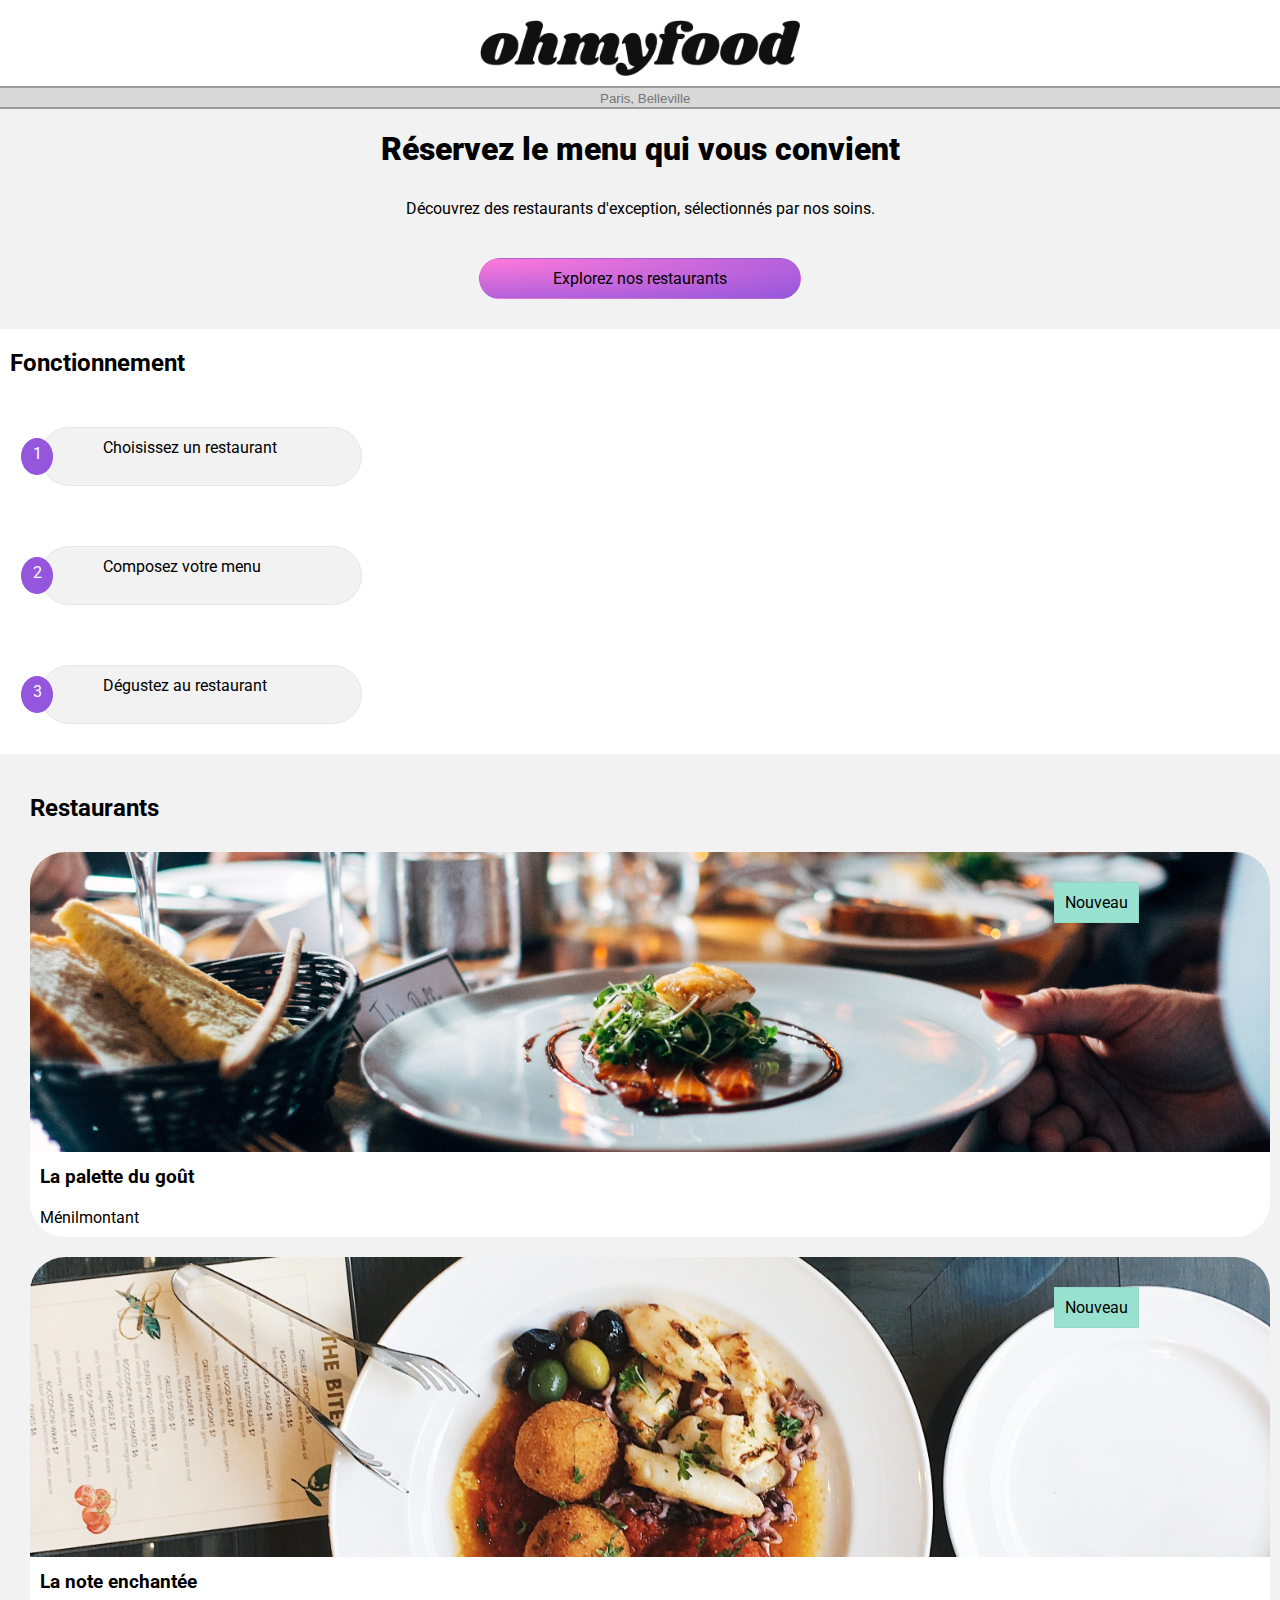
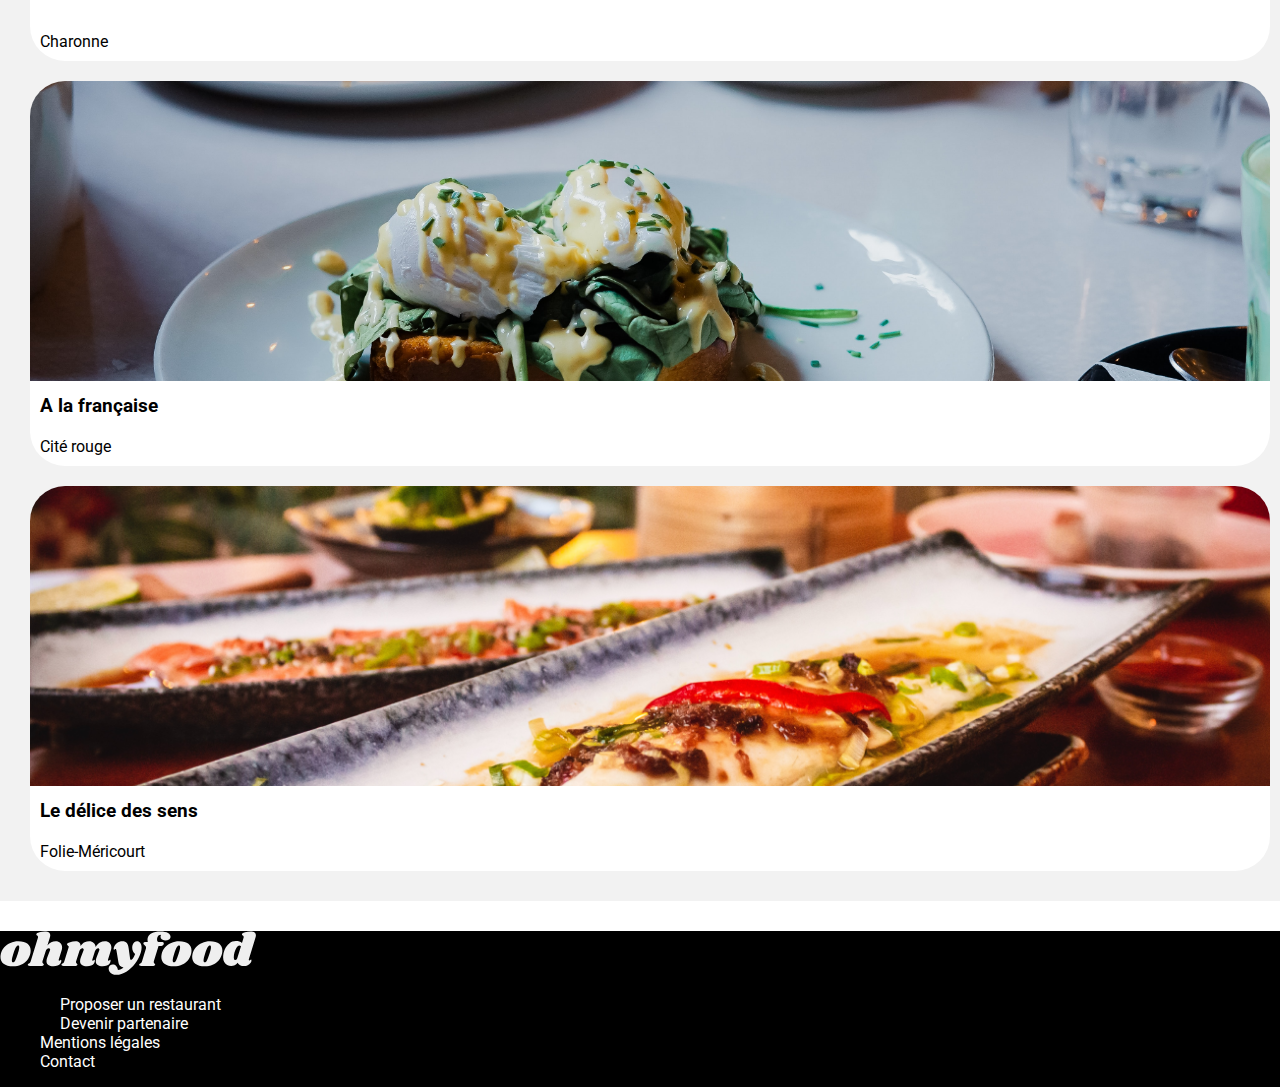
==== index.html @ 5e6cb44e "first" ====
<!DOCTYPE html>
<html lang="fr">
<head>
    <meta charset="UTF-8">
    <meta name="viewport" content="width=device-width, initial-scale=1.0">
    <title>Oh my Food</title>
    <link rel="preconnect" href="https://fonts.googleapis.com">
    <link rel="preconnect" href="https://fonts.gstatic.com" crossorigin>
    <link href="https://fonts.googleapis.com/css2?family=Roboto:wght@300;500;900&display=swap" rel="stylesheet">
    <link href="https://fonts.googleapis.com/css2?family=Shrikhand&display=swap" rel="stylesheet">
    <link rel="stylesheet" href="https://cdnjs.cloudflare.com/ajax/libs/font-awesome/6.2.1/css/all.min.css"
    integrity="sha512-MV7K8+y+gLIBoVD59lQIYicR65iaqukzvf/nwasF0nqhPay5w/9lJmVM2hMDcnK1OnMGCdVK+iQrJ7lzPJQd1w=="
    crossorigin="anonymous" referrerpolicy="no-referrer">
    <link rel="stylesheet" href="SCSS/styles.css">
</head>
<body>
    <div class="main-container">

    <header class="header">
        
        <i class="fa-solid fa-arrow-left"></i>
        <img src="Images et textes Ohmyfood/images/logo/ohmyfood.png" alt="logo Oh My Food" class="logo">
        
        <div class="location">
            <i class="fa-solid fa-location-dot"></i>
            <input type="text" placeholder="Paris, Belleville">
        </div>
    </header>    
    
    <section >
        <div class="reservation">
            <h1>Réservez le menu qui vous convient</h1>
            <p>Découvrez des restaurants d'exception, sélectionnés par nos soins.</p>
            <div class="btn btn_pink">
                Explorez nos restaurants
            </div>
        </div>

        <div class="steps">
            <h2>Fonctionnement</h2>
            
            
            <div class="btn">
                <div class="number" >1</div>
                <a href="#" >  <i class="fa-solid fa-mobile-screen-button"></i>Choisissez un restaurant</a>
            </div>
            

            <div class="btn">
                <div class="number">2</div>
                <a href="#" > <i class="fa-solid fa-list-ul"></i>Composez votre menu</a>
            </div>
            <div class="btn">
                <div class="number">3</div>
                <a href="#" > <i class="fa-solid fa-store"></i>Dégustez au restaurant</a>
            </div>
            
        </div>

        <div class="restaurants">
            <h2>Restaurants</h2>
            <a href="menu_palette_gout.html"  target="_blank">
                <article class="card">
                    <p class="btn btn_new">Nouveau</p>
                    <img src="/Images et textes Ohmyfood/images/restaurants/jay-wennington-N_Y88TWmGwA-unsplash.jpg" alt="photo d'un plat du restaurant la palette du goût">
                    
                    <div class="card_content">
                        <div class="card_info">
                        <h3>La palette du goût</h3>
                        <p>Ménilmontant</p>
                        </div>
                        <div class="heart">
                        <i class="fa-solid fa-heart"></i>
                        </div>
                    </div>
                    
                 </article>
            </a>
            <a href="menu_note_enchantee.html"  target="_blank">
                <article class="card">
                    <div> 
                    <p class="btn btn_new">Nouveau</p>
                    <img src="/Images et textes Ohmyfood/images/restaurants/stil-u2Lp8tXIcjw-unsplash.jpg" alt="photo d'un plat du restaurant la note enchantée">
                    </div>
                    
                    <div class="card_content">
                        <div class="card_info">
                        <h3>La note enchantée</h3> <br/>
                        <p>Charonne</p>
                        </div>
                        <div class="heart">
                        <i class="fa-solid fa-heart"></i>
                        </div>
                    </div>
                </article>
            </a>
            <a href="menu_a_la_francaise.html" target="_blank">
                <article class="card">
                    <img src="/Images et textes Ohmyfood/images/restaurants/toa-heftiba-DQKerTsQwi0-unsplash.jpg" alt="photo d'un plat du restaurant à la française">
                    
                    <div class="card_content">
                        <div class="card_info">    
                        <h3>A la française</h3>
                        <p>Cité rouge</p>
                        </div>
                        <div class="heart">
                        <i class="fa-solid fa-heart"></i>
                        </div>
                    </div>
                    
                </article>
            </a>
            <a href="menu_delice_des_sens.html" target="_blank">
                <article class="card">
                    <img src="/Images et textes Ohmyfood/images/restaurants/louis-hansel-shotsoflouis-qNBGVyOCY8Q-unsplash.jpg" alt="photo d'un plat du restaurant le délice des sens">
                    
                    <div class="card_content">
                        <div class="card_info">
                        <h3>Le délice des sens</h3>
                        <p>Folie-Méricourt</p>
                        </div>
                        <div class="heart">
                        <i class="fa-solid fa-heart"></i>
                        </div>
                    </div>
                    
                </article>
            </a>

        </div>
    </section>    
    <footer class="footer">
        <img src="/Images et textes Ohmyfood/images/logo/ohmyfood@2x.svg" alt="logo oh my food" class="logo">
        <ul>
            <li> <a href="#"><i class="fa-solid fa-utensils"></i>  Proposer un restaurant</a></li>
            <li> <a href="#"><i class="fa-solid fa-handshake-angle"></i>  Devenir partenaire</a></li>
            <li> <a href="#"> Mentions légales </a></li>
            <li> <a href="#">Contact</a></li>
        </ul>
    </footer>
    </div>
</body>
---- SCSS/styles.css ----
body {
  margin: 0;
  padding: 0;
  width: 100%;
}

.main-container {
  display: flex;
  width: 100%;
  flex-direction: column;
  font-family: "Roboto";
}

a {
  text-decoration: none;
  color: inherit;
}

i, h3, p {
  margin: 10px;
}

ol {
  color: white;
  align-items: center;
}

header {
  display: flex;
  flex-direction: column;
  align-items: center;
  background-color: none;
  padding-top: 20px;
}
header .fa-arrow-left {
  display: none;
}
header img {
  width: 25%;
  padding-bottom: 10px;
}

.location {
  width: 100%;
  justify-content: center;
  text-align: center;
  font-family: "Roboto";
  border-top: rgba(128, 128, 128, 0.7) solid 2px;
  border-bottom: rgba(128, 128, 128, 0.7) solid 2px;
  background-color: rgba(128, 128, 128, 0.3);
  box-shadow: 5px, 5px, 25, rgba(128, 128, 128, 0.4);
}
.location input {
  text-decoration: none;
  width: 100px;
  background: none;
  border: none;
  color: black;
}

.reservation {
  display: flex;
  flex-direction: column;
  align-items: center;
  background-color: rgba(128, 128, 128, 0.1);
}
.reservation h1 {
  font-family: "Roboto";
  font-weight: 900;
}

.steps {
  display: flex;
  flex-direction: column;
  justify-content: center;
  padding-left: 10px;
}
.steps .number {
  width: 30px;
  height: 30px;
  border: #9356DC 1px solid;
  background-color: #9356DC;
  border-radius: 100%;
  color: white;
  padding-top: 5px;
  text-align: center;
  position: relative;
  right: 30px;
}
.steps .btn {
  display: flex;
  flex-direction: row;
}
.steps i:hover {
  color: #9356DC;
}

.btn {
  width: 300px;
  height: 25 px;
  background-color: rgba(128, 128, 128, 0.1);
  border: 1px solid rgba(128, 128, 128, 0.1);
  border-radius: 25rem;
  padding: 10px;
  margin: 30px;
  text-align: center;
  box-shadow: 5, 5, rgba(128, 128, 128, 0.1);
  color: black;
}
.btn_pink {
  background: radial-gradient(ellipse at top left, #FF79DA, #9356DC);
}
.btn_new {
  background-color: #99E2D0;
  font-family: "Roboto";
  border-radius: 0%;
  width: -moz-fit-content;
  width: fit-content;
  position: absolute;
  margin-left: 80%;
  margin-bottom: 0px;
}

.restaurants {
  display: flex;
  flex-direction: column;
  background-color: rgba(128, 128, 128, 0.1);
  padding: 20px;
}
.restaurants h2 {
  padding-left: 10px;
}

.card {
  margin: 10px;
  padding: 0px;
  background-color: white;
  border-radius: 35px;
  width: 100%;
  color: black;
}
.card img {
  width: 100%;
  height: 300px;
  border-radius: 35px 35px 0px 0px;
  -o-object-fit: cover;
     object-fit: cover;
  margin: 0px;
}
.card .card_content {
  display: flex;
  flex-direction: row;
  box-sizing: border-box;
}
.card .card_info {
  display: flex;
  flex-direction: column;
}
.card .heart {
  margin-left: 75%;
}
.card .heart:hover {
  color: radial-gradient(ellipse at top left, #FF79DA, #9356DC);
}

.footer {
  background-color: black;
  color: white;
  margin-top: 30px;
}
.footer .logo {
  width: 20%;
  filter: invert(100%);
}
.footer ul {
  list-style-type: none;
}/*# sourceMappingURL=styles.css.map */
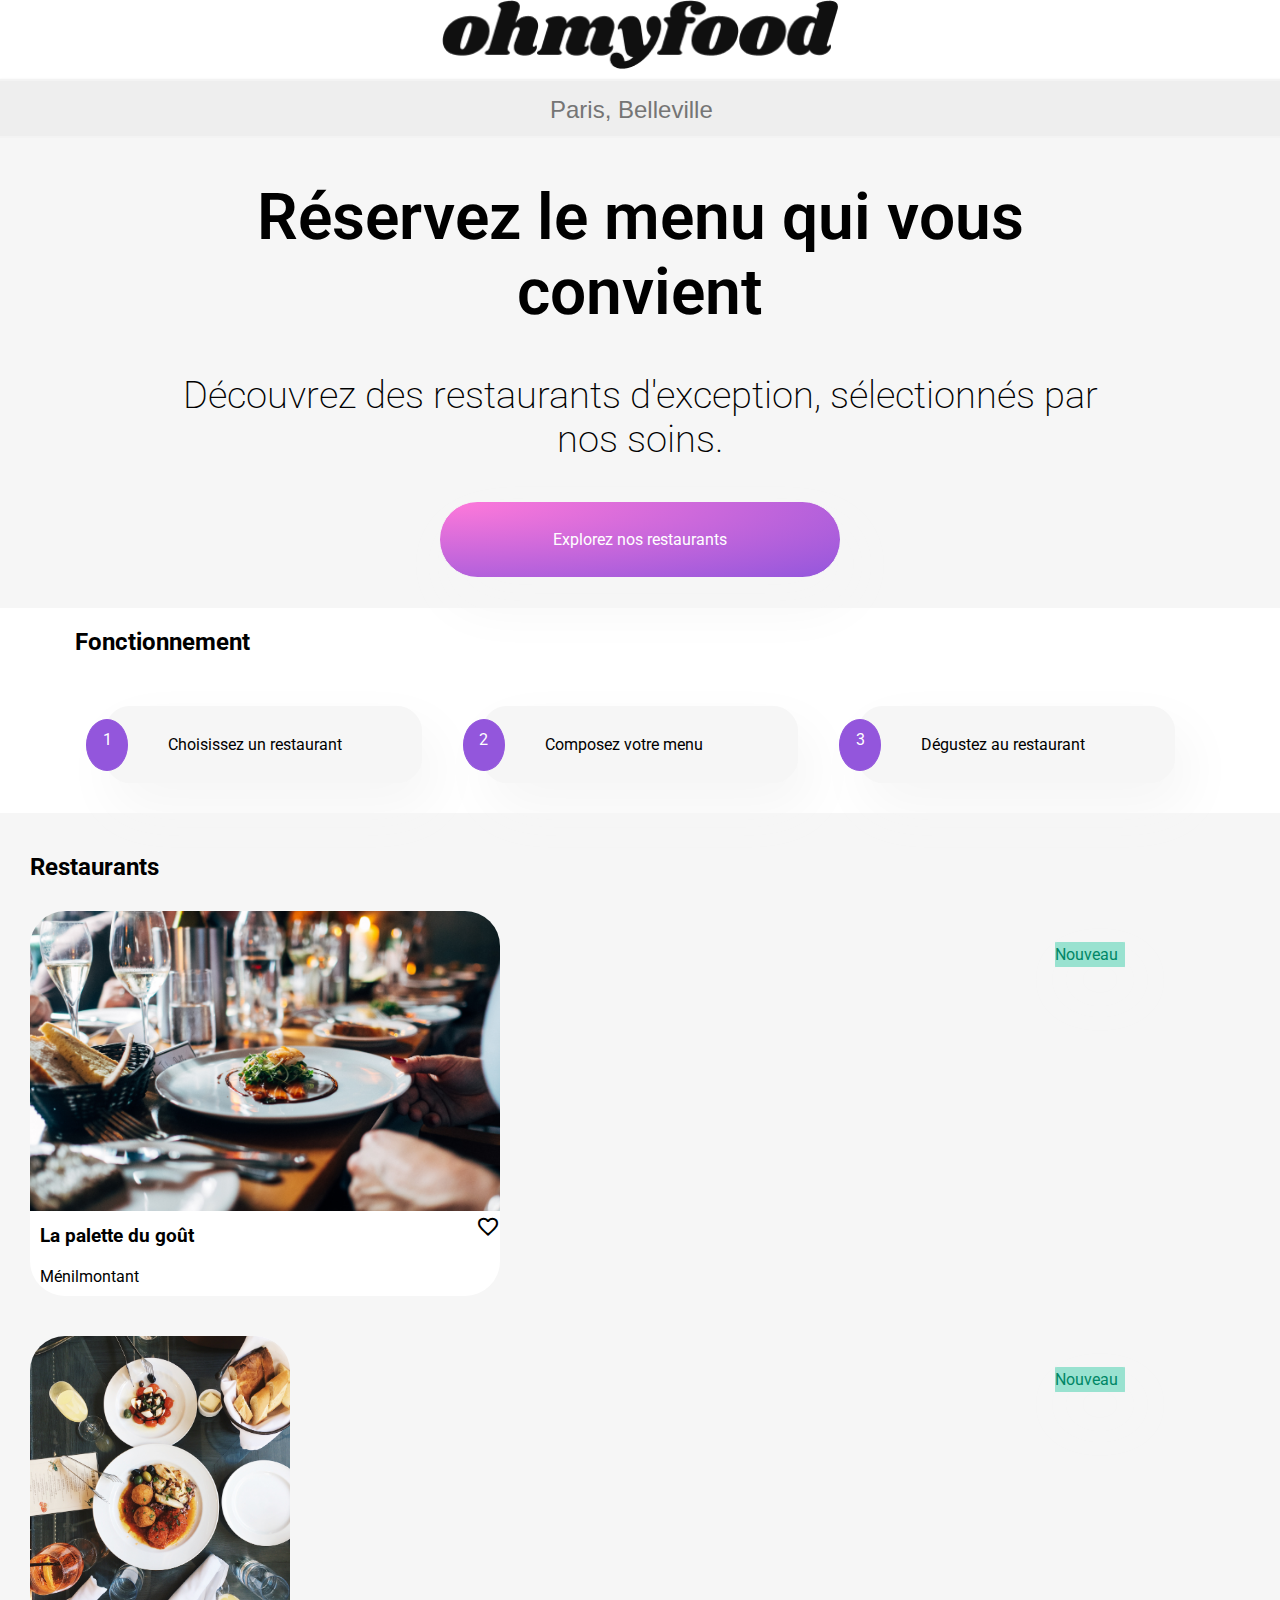
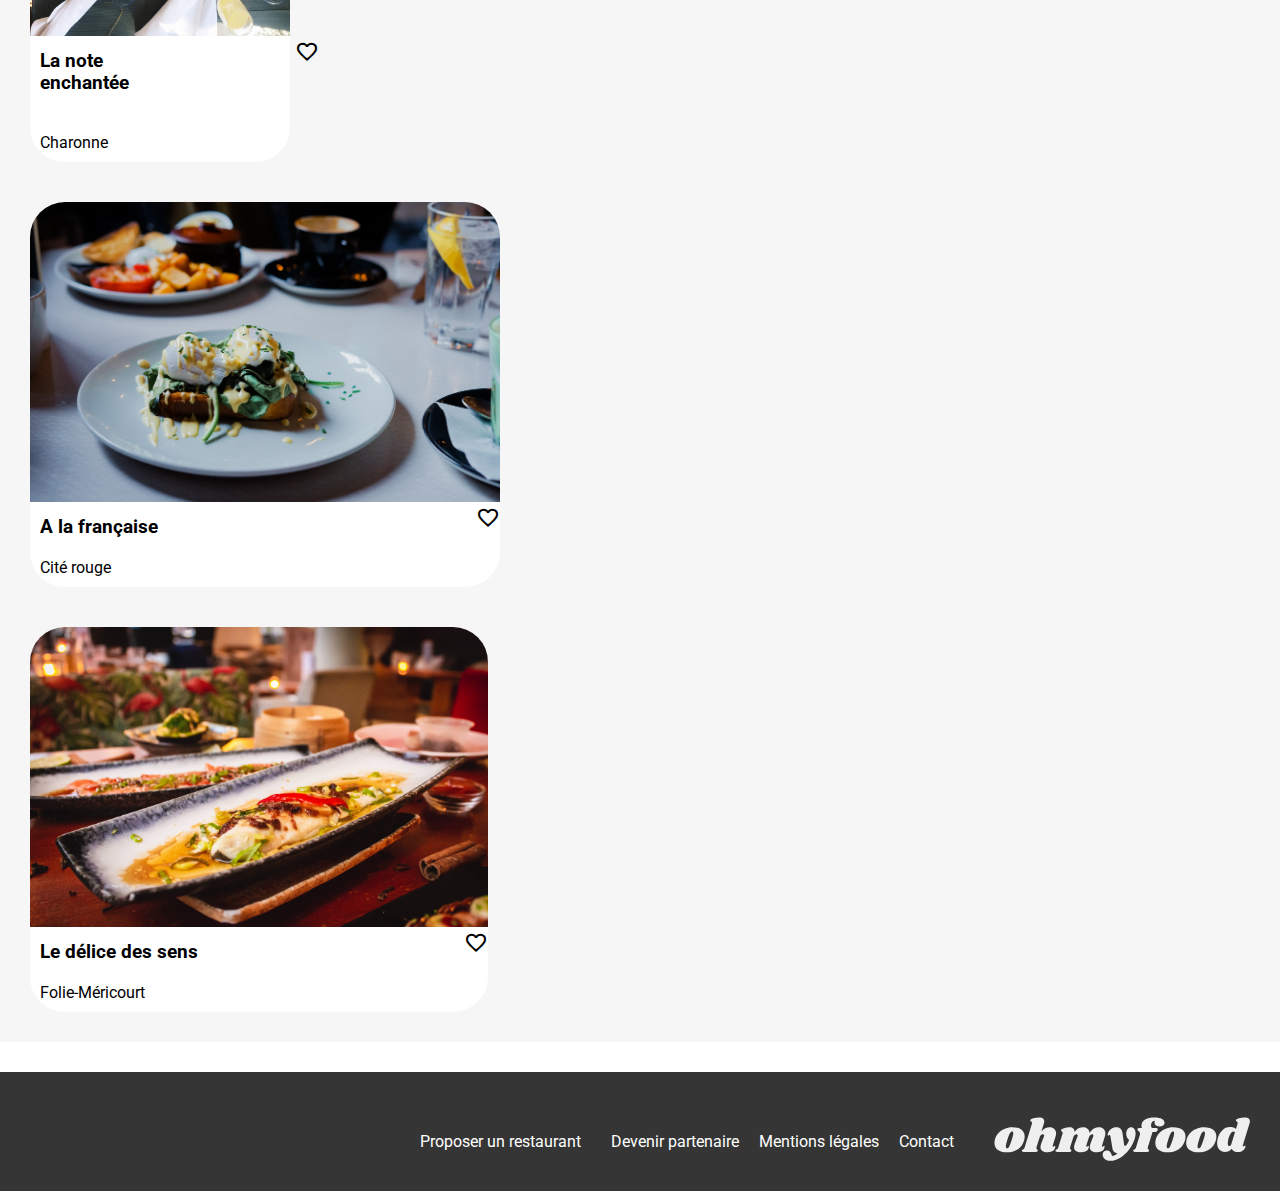
==== commit 7b34c305: "pages menu" ====
--- a/index.html
+++ b/index.html
@@ -8,6 +8,9 @@
     <link rel="preconnect" href="https://fonts.gstatic.com" crossorigin>
     <link href="https://fonts.googleapis.com/css2?family=Roboto:wght@300;500;900&display=swap" rel="stylesheet">
     <link href="https://fonts.googleapis.com/css2?family=Shrikhand&display=swap" rel="stylesheet">
+
+    <link rel="stylesheet" href="https://fonts.googleapis.com/css2?family=Material+Symbols+Outlined:opsz,wght,FILL,GRAD@24,400,0,0" />
+
     <link rel="stylesheet" href="https://cdnjs.cloudflare.com/ajax/libs/font-awesome/6.2.1/css/all.min.css"
     integrity="sha512-MV7K8+y+gLIBoVD59lQIYicR65iaqukzvf/nwasF0nqhPay5w/9lJmVM2hMDcnK1OnMGCdVK+iQrJ7lzPJQd1w=="
     crossorigin="anonymous" referrerpolicy="no-referrer">
@@ -32,33 +35,33 @@
             <h1>Réservez le menu qui vous convient</h1>
             <p>Découvrez des restaurants d'exception, sélectionnés par nos soins.</p>
             <div class="btn btn_pink">
-                Explorez nos restaurants
+               <a href="#"> Explorez nos restaurants</a>
             </div>
         </div>
 
-        <div class="steps">
+        <div id="fonctionnement">
             <h2>Fonctionnement</h2>
             
-            
-            <div class="btn">
-                <div class="number" >1</div>
-                <a href="#" >  <i class="fa-solid fa-mobile-screen-button"></i>Choisissez un restaurant</a>
+            <div class="howtoorder">
+                <div class="btn">
+                    <div class="number" >1</div>
+                    <div><a href="#" >  <i class="fa-solid fa-mobile-screen-button"></i>Choisissez un restaurant</a></div>
+                </div>
+                <div class="btn">
+                    <div class="number">2</div>
+                    <a href="#" > <i class="fa-solid fa-list-ul"></i>Composez votre menu</a>
+                </div>
+                <div class="btn">
+                    <div class="number">3</div>
+                    <a href="#" > <i class="fa-solid fa-store"></i>Dégustez au restaurant</a>
+                </div>
             </div>
-            
-
-            <div class="btn">
-                <div class="number">2</div>
-                <a href="#" > <i class="fa-solid fa-list-ul"></i>Composez votre menu</a>
-            </div>
-            <div class="btn">
-                <div class="number">3</div>
-                <a href="#" > <i class="fa-solid fa-store"></i>Dégustez au restaurant</a>
-            </div>
-            
+                        
         </div>
 
         <div class="restaurants">
             <h2>Restaurants</h2>
+            <div class="cards">
             <a href="menu_palette_gout.html"  target="_blank">
                 <article class="card">
                     <p class="btn btn_new">Nouveau</p>
@@ -69,9 +72,9 @@
                         <h3>La palette du goût</h3>
                         <p>Ménilmontant</p>
                         </div>
-                        <div class="heart">
-                        <i class="fa-solid fa-heart"></i>
-                        </div>
+                        <span class="material-symbols-outlined">
+                            favorite
+                        </span>
                     </div>
                     
                  </article>
@@ -88,9 +91,9 @@
                         <h3>La note enchantée</h3> <br/>
                         <p>Charonne</p>
                         </div>
-                        <div class="heart">
-                        <i class="fa-solid fa-heart"></i>
-                        </div>
+                        <span class="material-symbols-outlined">
+                            favorite
+                        </span>
                     </div>
                 </article>
             </a>
@@ -103,9 +106,9 @@
                         <h3>A la française</h3>
                         <p>Cité rouge</p>
                         </div>
-                        <div class="heart">
-                        <i class="fa-solid fa-heart"></i>
-                        </div>
+                        <span class="material-symbols-outlined">
+                            favorite
+                        </span>
                     </div>
                     
                 </article>
@@ -119,22 +122,22 @@
                         <h3>Le délice des sens</h3>
                         <p>Folie-Méricourt</p>
                         </div>
-                        <div class="heart">
-                        <i class="fa-solid fa-heart"></i>
-                        </div>
+                        <span class="material-symbols-outlined">
+                            favorite
+                        </span>
                     </div>
                     
                 </article>
             </a>
-
+            </div>
         </div>
     </section>    
     <footer class="footer">
         <img src="/Images et textes Ohmyfood/images/logo/ohmyfood@2x.svg" alt="logo oh my food" class="logo">
         <ul>
-            <li> <a href="#"><i class="fa-solid fa-utensils"></i>  Proposer un restaurant</a></li>
-            <li> <a href="#"><i class="fa-solid fa-handshake-angle"></i>  Devenir partenaire</a></li>
-            <li> <a href="#"> Mentions légales </a></li>
+            <li> <a href="#"><i class="fa-solid fa-utensils"></i>Proposer un restaurant</a></li>
+            <li> <a href="#"><i class="fa-solid fa-handshake-angle"></i>Devenir partenaire</a></li>
+            <li> <a href="#">Mentions légales</a></li>
             <li> <a href="#">Contact</a></li>
         </ul>
     </footer>
--- a/SCSS/styles.css
+++ b/SCSS/styles.css
@@ -29,102 +29,113 @@
   display: flex;
   flex-direction: column;
   align-items: center;
-  background-color: none;
   padding-top: 20px;
 }
 header .fa-arrow-left {
   display: none;
 }
 header img {
-  width: 25%;
+  width: 35%;
   padding-bottom: 10px;
 }
 
 .location {
   width: 100%;
+  height: 55px;
   justify-content: center;
   text-align: center;
   font-family: "Roboto";
-  border-top: rgba(128, 128, 128, 0.7) solid 2px;
-  border-bottom: rgba(128, 128, 128, 0.7) solid 2px;
-  background-color: rgba(128, 128, 128, 0.3);
-  box-shadow: 5px, 5px, 25, rgba(128, 128, 128, 0.4);
+  align-items: center;
+  border-top: #f3f3f3 solid 2px;
+  border-bottom: #f3f3f3 solid 2px;
+  background-color: #eeeeee;
+  box-shadow: 2px 2px 2px 2px #f2f2f2;
 }
 .location input {
   text-decoration: none;
-  width: 100px;
+  width: 200px;
   background: none;
   border: none;
-  color: black;
+  padding-top: 15px;
+  font-size: 24px;
 }
 
 .reservation {
   display: flex;
   flex-direction: column;
   align-items: center;
-  background-color: rgba(128, 128, 128, 0.1);
+  background-color: #f6f6f6;
+  text-align: center;
 }
 .reservation h1 {
-  font-family: "Roboto";
-  font-weight: 900;
-}
-
-.steps {
-  display: flex;
+  width: 85%;
+  font-weight: 600;
+  font-size: 64px;
+}
+.reservation p {
+  margin-top: 0px;
+  width: 85%;
+  font-weight: 200;
+  font-size: 38px;
+}
+
+#fonctionnement {
+  display: block;
   flex-direction: column;
   justify-content: center;
   padding-left: 10px;
 }
-.steps .number {
-  width: 30px;
-  height: 30px;
+#fonctionnement .number {
+  width: 40px;
+  height: 40px;
   border: #9356DC 1px solid;
   background-color: #9356DC;
   border-radius: 100%;
   color: white;
-  padding-top: 5px;
+  padding-top: 10px;
   text-align: center;
   position: relative;
-  right: 30px;
-}
-.steps .btn {
-  display: flex;
-  flex-direction: row;
-}
-.steps i:hover {
+  right: 20px;
+  top: 0px;
+}
+#fonctionnement i:hover {
   color: #9356DC;
 }
 
 .btn {
-  width: 300px;
-  height: 25 px;
-  background-color: rgba(128, 128, 128, 0.1);
-  border: 1px solid rgba(128, 128, 128, 0.1);
-  border-radius: 25rem;
-  padding: 10px;
+  width: 400px;
+  height: 75px;
   margin: 30px;
-  text-align: center;
-  box-shadow: 5, 5, rgba(128, 128, 128, 0.1);
+  display: flex;
+  align-items: center;
+  background-color: #f6f6f6;
+  border: 1px solid #f6f6f6;
+  border-radius: 25px;
+  box-shadow: 10px 25px 55px 5px #f6f6f6;
   color: black;
+  text-align: center;
 }
 .btn_pink {
   background: radial-gradient(ellipse at top left, #FF79DA, #9356DC);
+  color: white;
+  justify-content: center;
+  border-radius: 25rem;
 }
 .btn_new {
   background-color: #99E2D0;
-  font-family: "Roboto";
-  border-radius: 0%;
-  width: -moz-fit-content;
-  width: fit-content;
+  border-radius: 5%;
+  width: 70px;
+  height: 25px;
   position: absolute;
   margin-left: 80%;
   margin-bottom: 0px;
+  color: #008766;
 }
 
 .restaurants {
   display: flex;
   flex-direction: column;
-  background-color: rgba(128, 128, 128, 0.1);
+  background-color: #f6f6f6;
   padding: 20px;
 }
 .restaurants h2 {
@@ -132,11 +143,11 @@
 }
 
 .card {
+  width: 100%;
   margin: 10px;
   padding: 0px;
   background-color: white;
   border-radius: 35px;
-  width: 100%;
   color: black;
 }
 .card img {
@@ -155,23 +166,69 @@
 .card .card_info {
   display: flex;
   flex-direction: column;
-}
-.card .heart {
-  margin-left: 75%;
-}
-.card .heart:hover {
-  color: radial-gradient(ellipse at top left, #FF79DA, #9356DC);
+  width: 50%;
+}
+.card .card_info h3 {
+  width: 100%;
+}
+.card .material-symbols-outlined {
+  margin-left: 60%;
 }
 
 .footer {
-  background-color: black;
+  background-color: #353535;
   color: white;
   margin-top: 30px;
 }
 .footer .logo {
   width: 20%;
   filter: invert(100%);
+  margin: 30px;
+  padding: 0px;
 }
 .footer ul {
   list-style-type: none;
+  padding: 0px;
+  margin-left: 30px;
+}
+.footer i {
+  margin: 0px;
+}
+.footer .fa-utensils {
+  margin-right: 15px;
+}
+.footer .fa-handshake-angle {
+  margin-right: 10px;
+}
+.footer li {
+  margin: 10px;
+}
+
+@media (min-width: 1024px) {
+  .header, .location, .reservation, #fonctionnement {
+    padding: 0px 75px;
+  }
+  #fonctionnement .howtoorder {
+    display: flex;
+    flex-direction: row;
+  }
+  #fonctionnement .btn {
+    max-width: 30%;
+  }
+  .cards {
+    width: 550px;
+    display: flex;
+    flex-wrap: wrap;
+    gap: 20px;
+  }
+  footer {
+    display: flex;
+    flex-direction: row-reverse;
+    padding-top: 15px;
+  }
+  footer ul {
+    display: flex;
+    flex-direction: row;
+    margin-top: 35px;
+  }
 }/*# sourceMappingURL=styles.css.map */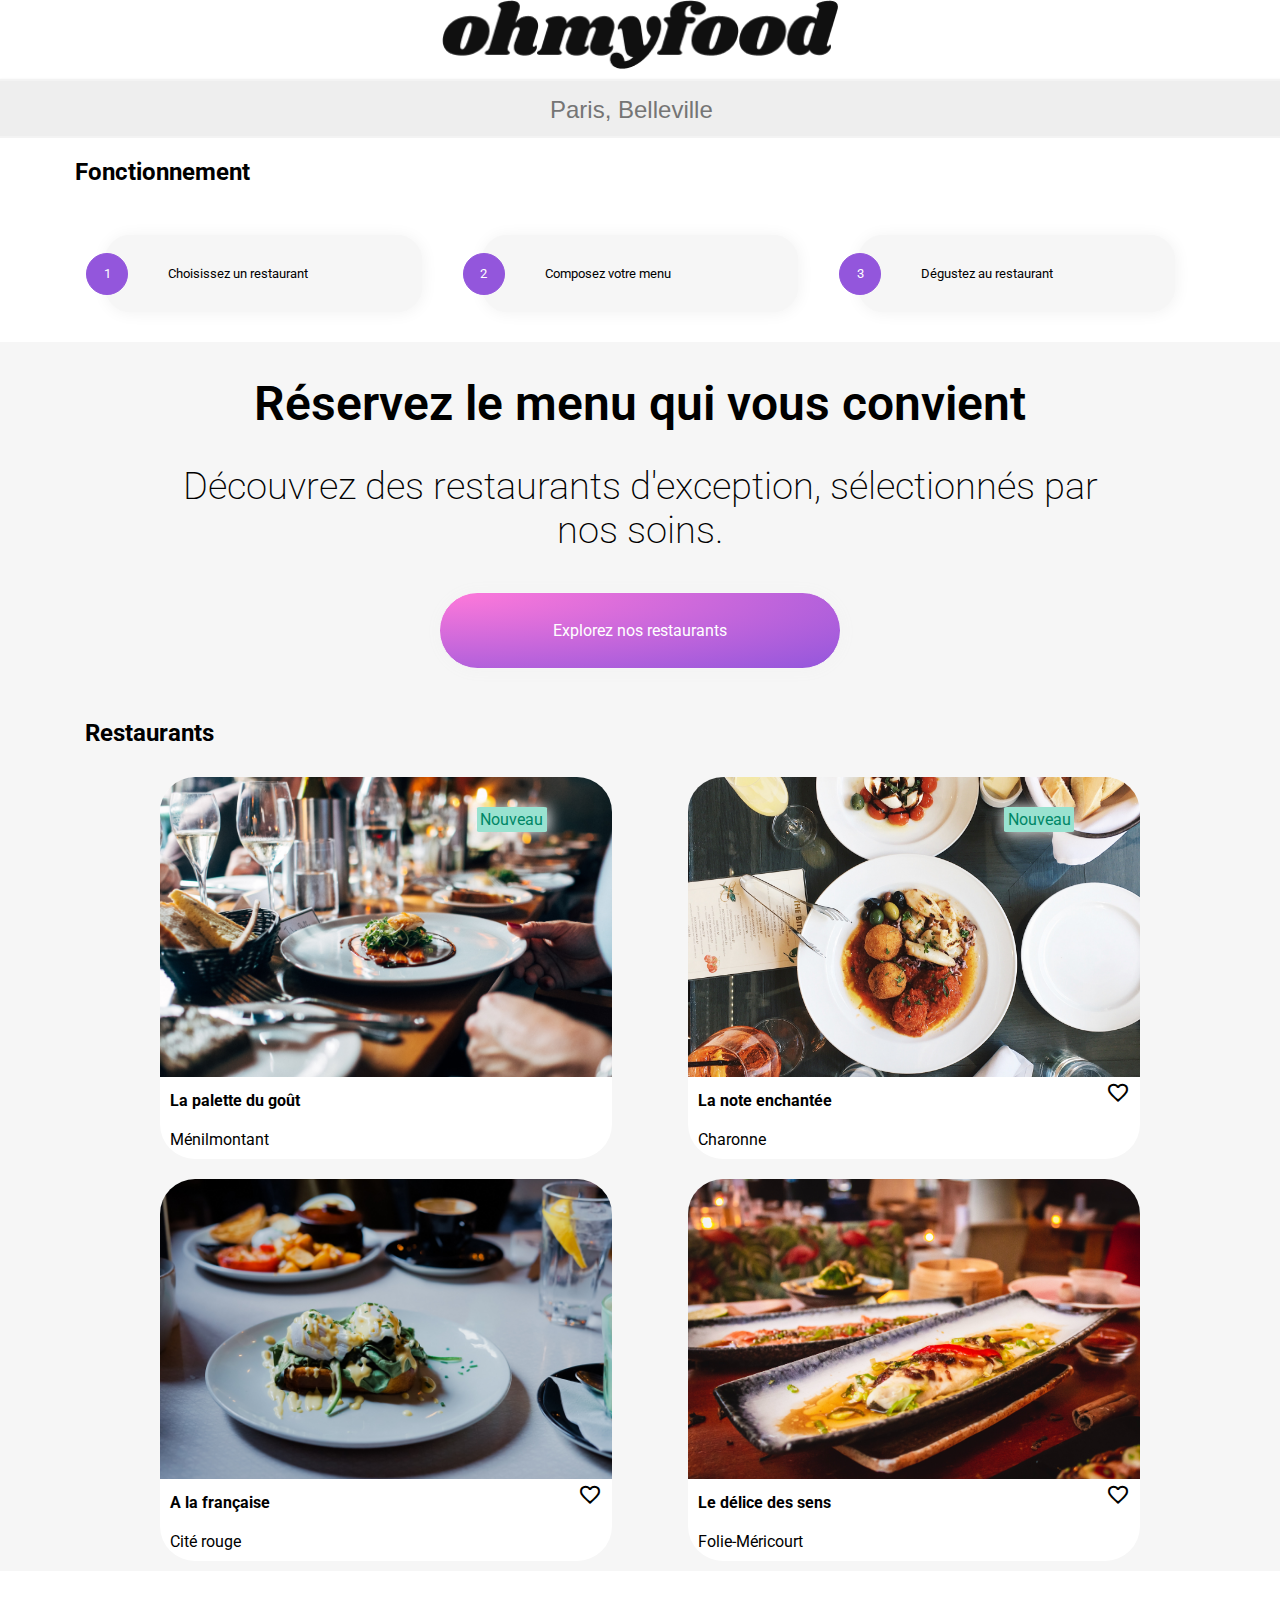
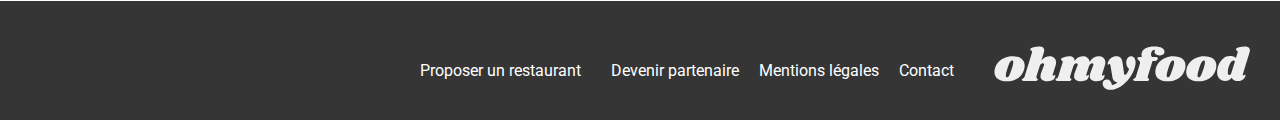
==== commit 157b7c4b: "pages menu" ====
--- a/index.html
+++ b/index.html
@@ -1,5 +1,6 @@
 <!DOCTYPE html>
 <html lang="fr">
+
 <head>
     <meta charset="UTF-8">
     <meta name="viewport" content="width=device-width, initial-scale=1.0">
@@ -9,137 +10,145 @@
     <link href="https://fonts.googleapis.com/css2?family=Roboto:wght@300;500;900&display=swap" rel="stylesheet">
     <link href="https://fonts.googleapis.com/css2?family=Shrikhand&display=swap" rel="stylesheet">
 
-    <link rel="stylesheet" href="https://fonts.googleapis.com/css2?family=Material+Symbols+Outlined:opsz,wght,FILL,GRAD@24,400,0,0" />
+    <link rel="stylesheet"
+        href="https://fonts.googleapis.com/css2?family=Material+Symbols+Outlined:opsz,wght,FILL,GRAD@24,400,0,0" />
 
     <link rel="stylesheet" href="https://cdnjs.cloudflare.com/ajax/libs/font-awesome/6.2.1/css/all.min.css"
-    integrity="sha512-MV7K8+y+gLIBoVD59lQIYicR65iaqukzvf/nwasF0nqhPay5w/9lJmVM2hMDcnK1OnMGCdVK+iQrJ7lzPJQd1w=="
-    crossorigin="anonymous" referrerpolicy="no-referrer">
+        integrity="sha512-MV7K8+y+gLIBoVD59lQIYicR65iaqukzvf/nwasF0nqhPay5w/9lJmVM2hMDcnK1OnMGCdVK+iQrJ7lzPJQd1w=="
+        crossorigin="anonymous" referrerpolicy="no-referrer">
     <link rel="stylesheet" href="SCSS/styles.css">
 </head>
+
 <body>
     <div class="main-container">
 
-    <header class="header">
-        
-        <i class="fa-solid fa-arrow-left"></i>
-        <img src="Images et textes Ohmyfood/images/logo/ohmyfood.png" alt="logo Oh My Food" class="logo">
-        
-        <div class="location">
-            <i class="fa-solid fa-location-dot"></i>
-            <input type="text" placeholder="Paris, Belleville">
-        </div>
-    </header>    
-    
-    <section >
-        <div class="reservation">
-            <h1>Réservez le menu qui vous convient</h1>
-            <p>Découvrez des restaurants d'exception, sélectionnés par nos soins.</p>
-            <div class="btn btn_pink">
-               <a href="#"> Explorez nos restaurants</a>
+        <header class="header">
+
+            <i class="fa-solid fa-arrow-left"></i>
+            <img src="Images et textes Ohmyfood/images/logo/ohmyfood.png" alt="logo Oh My Food" class="logo">
+
+            <div class="location">
+                <i class="fa-solid fa-location-dot"></i>
+                <input type="text" placeholder="Paris, Belleville">
             </div>
-        </div>
+        </header>
 
-        <div id="fonctionnement">
-            <h2>Fonctionnement</h2>
-            
-            <div class="howtoorder">
-                <div class="btn">
-                    <div class="number" >1</div>
-                    <div><a href="#" >  <i class="fa-solid fa-mobile-screen-button"></i>Choisissez un restaurant</a></div>
-                </div>
-                <div class="btn">
-                    <div class="number">2</div>
-                    <a href="#" > <i class="fa-solid fa-list-ul"></i>Composez votre menu</a>
-                </div>
-                <div class="btn">
-                    <div class="number">3</div>
-                    <a href="#" > <i class="fa-solid fa-store"></i>Dégustez au restaurant</a>
+        <section>
+            <div class="reservation">
+                <h1>Réservez le menu qui vous convient</h1>
+                <p>Découvrez des restaurants d'exception, sélectionnés par nos soins.</p>
+                <div class="btn btn_pink">
+                    <a href="#"> Explorez nos restaurants</a>
                 </div>
             </div>
-                        
-        </div>
 
-        <div class="restaurants">
-            <h2>Restaurants</h2>
-            <div class="cards">
-            <a href="menu_palette_gout.html"  target="_blank">
-                <article class="card">
-                    <p class="btn btn_new">Nouveau</p>
-                    <img src="/Images et textes Ohmyfood/images/restaurants/jay-wennington-N_Y88TWmGwA-unsplash.jpg" alt="photo d'un plat du restaurant la palette du goût">
-                    
-                    <div class="card_content">
-                        <div class="card_info">
-                        <h3>La palette du goût</h3>
-                        <p>Ménilmontant</p>
+            <div id="fonctionnement">
+                <h2>Fonctionnement</h2>
+
+                <div class="howtoorder">
+                    <div class="btn">
+                        <div class="number">1</div>
+                        <div><a href="#"> <i class="fa-solid fa-mobile-screen-button"></i>Choisissez un restaurant</a>
                         </div>
-                        <span class="material-symbols-outlined">
-                            favorite
-                        </span>
                     </div>
-                    
-                 </article>
-            </a>
-            <a href="menu_note_enchantee.html"  target="_blank">
-                <article class="card">
-                    <div> 
-                    <p class="btn btn_new">Nouveau</p>
-                    <img src="/Images et textes Ohmyfood/images/restaurants/stil-u2Lp8tXIcjw-unsplash.jpg" alt="photo d'un plat du restaurant la note enchantée">
+                    <div class="btn">
+                        <div class="number">2</div>
+                        <a href="#"> <i class="fa-solid fa-list-ul"></i>Composez votre menu</a>
                     </div>
-                    
-                    <div class="card_content">
-                        <div class="card_info">
-                        <h3>La note enchantée</h3> <br/>
-                        <p>Charonne</p>
-                        </div>
-                        <span class="material-symbols-outlined">
-                            favorite
-                        </span>
+                    <div class="btn">
+                        <div class="number">3</div>
+                        <a href="#"> <i class="fa-solid fa-store"></i>Dégustez au restaurant</a>
                     </div>
-                </article>
-            </a>
-            <a href="menu_a_la_francaise.html" target="_blank">
-                <article class="card">
-                    <img src="/Images et textes Ohmyfood/images/restaurants/toa-heftiba-DQKerTsQwi0-unsplash.jpg" alt="photo d'un plat du restaurant à la française">
-                    
-                    <div class="card_content">
-                        <div class="card_info">    
-                        <h3>A la française</h3>
-                        <p>Cité rouge</p>
-                        </div>
-                        <span class="material-symbols-outlined">
-                            favorite
-                        </span>
-                    </div>
-                    
-                </article>
-            </a>
-            <a href="menu_delice_des_sens.html" target="_blank">
-                <article class="card">
-                    <img src="/Images et textes Ohmyfood/images/restaurants/louis-hansel-shotsoflouis-qNBGVyOCY8Q-unsplash.jpg" alt="photo d'un plat du restaurant le délice des sens">
-                    
-                    <div class="card_content">
-                        <div class="card_info">
-                        <h3>Le délice des sens</h3>
-                        <p>Folie-Méricourt</p>
-                        </div>
-                        <span class="material-symbols-outlined">
-                            favorite
-                        </span>
-                    </div>
-                    
-                </article>
-            </a>
+                </div>
+
             </div>
-        </div>
-    </section>    
-    <footer class="footer">
-        <img src="/Images et textes Ohmyfood/images/logo/ohmyfood@2x.svg" alt="logo oh my food" class="logo">
-        <ul>
-            <li> <a href="#"><i class="fa-solid fa-utensils"></i>Proposer un restaurant</a></li>
-            <li> <a href="#"><i class="fa-solid fa-handshake-angle"></i>Devenir partenaire</a></li>
-            <li> <a href="#">Mentions légales</a></li>
-            <li> <a href="#">Contact</a></li>
-        </ul>
-    </footer>
+
+            <div class="restaurants">
+                <h2>Restaurants</h2>
+                <div class="cards">
+                    <a href="menu_palette_gout.html" target="_blank">
+                        <article class="card">
+                            <p class="btn btn_new">Nouveau</p>
+                            <img src="/Images et textes Ohmyfood/images/restaurants/jay-wennington-N_Y88TWmGwA-unsplash.jpg"
+                                alt="photo d'un plat du restaurant la palette du goût">
+
+                            <div class="card_content">
+                                <div class="card_info">
+                                    <h3>La palette du goût</h3>
+                                    <p>Ménilmontant</p>
+                                </div>
+                                <div class="heart_container">
+                                    <i class="fa-regular fa-heart empty_heart"></i>
+                                    <i class="fa-solid fa-heart filled_heart"></i>
+                                </div>
+                            </div>
+
+                        </article>
+                    </a>
+                    <a href="menu_note_enchantee.html" target="_blank">
+                        <article class="card">
+                            <div>
+                                <p class="btn btn_new">Nouveau</p>
+                                <img src="/Images et textes Ohmyfood/images/restaurants/stil-u2Lp8tXIcjw-unsplash.jpg"
+                                    alt="photo d'un plat du restaurant la note enchantée">
+                            </div>
+
+                            <div class="card_content">
+                                <div class="card_info">
+                                    <h3>La note enchantée</h3>
+                                    <p>Charonne</p>
+                                </div>
+                                <span class="material-symbols-outlined">
+                                    favorite
+                                </span>
+                            </div>
+                        </article>
+                    </a>
+                    <a href="menu_a_la_francaise.html" target="_blank">
+                        <article class="card">
+                            <img src="/Images et textes Ohmyfood/images/restaurants/toa-heftiba-DQKerTsQwi0-unsplash.jpg"
+                                alt="photo d'un plat du restaurant à la française">
+
+                            <div class="card_content">
+                                <div class="card_info">
+                                    <h3>A la française</h3>
+                                    <p>Cité rouge</p>
+                                </div>
+                                <span class="material-symbols-outlined">
+                                    favorite
+                                </span>
+                            </div>
+
+                        </article>
+                    </a>
+                    <a href="menu_delice_des_sens.html" target="_blank">
+                        <article class="card">
+                            <img src="/Images et textes Ohmyfood/images/restaurants/louis-hansel-shotsoflouis-qNBGVyOCY8Q-unsplash.jpg"
+                                alt="photo d'un plat du restaurant le délice des sens">
+
+                            <div class="card_content">
+                                <div class="card_info">
+                                    <h3>Le délice des sens</h3>
+                                    <p>Folie-Méricourt</p>
+                                </div>
+                                <span class="material-symbols-outlined">
+                                    favorite
+                                </span>
+                            </div>
+
+                        </article>
+                    </a>
+                </div>
+            </div>
+        </section>
+        <footer class="footer">
+            <img src="/Images et textes Ohmyfood/images/logo/ohmyfood@2x.svg" alt="logo oh my food" class="logo">
+            <ul>
+                <li> <a href="#"><i class="fa-solid fa-utensils"></i>Proposer un restaurant</a></li>
+                <li> <a href="#"><i class="fa-solid fa-handshake-angle"></i>Devenir partenaire</a></li>
+                <li> <a href="#">Mentions légales</a></li>
+                <li> <a href="#">Contact</a></li>
+            </ul>
+        </footer>
     </div>
 </body>--- a/SCSS/styles.css
+++ b/SCSS/styles.css
@@ -4,11 +4,20 @@
   width: 100%;
 }
 
+@keyframes changecolor {
+  0% {
+    background-color: white;
+  }
+  100% {
+    background-color: red;
+  }
+}
 .main-container {
   display: flex;
   width: 100%;
   flex-direction: column;
   font-family: "Roboto";
+  animation: changecolor 1s ease forwards;
 }
 
 a {
@@ -29,6 +38,7 @@
   display: flex;
   flex-direction: column;
   align-items: center;
+  background-color: white;
   padding-top: 20px;
 }
 header .fa-arrow-left {
@@ -50,6 +60,11 @@
   border-bottom: #f3f3f3 solid 2px;
   background-color: #eeeeee;
   box-shadow: 2px 2px 2px 2px #f2f2f2;
+}
+.location:hover {
+  transform: scaleY(2);
+  background-color: #FF79DA;
+  transition: all 3000ms ease-in-out;
 }
 .location input {
   text-decoration: none;
@@ -68,9 +83,8 @@
   text-align: center;
 }
 .reservation h1 {
-  width: 85%;
   font-weight: 600;
-  font-size: 64px;
+  font-size: 48px;
 }
 .reservation p {
   margin-top: 0px;
@@ -80,26 +94,26 @@
 }
 
 #fonctionnement {
-  display: block;
-  flex-direction: column;
-  justify-content: center;
-  padding-left: 10px;
+  display: flex;
+  flex-direction: column;
+  justify-content: center;
+  padding-left: 30px;
+  background-color: white;
 }
 #fonctionnement .number {
+  display: flex;
+  justify-content: center;
+  align-items: center;
   width: 40px;
   height: 40px;
   border: #9356DC 1px solid;
   background-color: #9356DC;
-  border-radius: 100%;
-  color: white;
-  padding-top: 10px;
+  border-radius: 50%;
+  color: white;
   text-align: center;
   position: relative;
   right: 20px;
   top: 0px;
-}
-#fonctionnement i:hover {
-  color: #9356DC;
 }
 
 .btn {
@@ -111,7 +125,7 @@
   background-color: #f6f6f6;
   border: 1px solid #f6f6f6;
   border-radius: 25px;
-  box-shadow: 10px 25px 55px 5px #f6f6f6;
+  box-shadow: 1px 1px 15px 1px #f3f3f3;
   color: black;
   text-align: center;
 }
@@ -124,12 +138,14 @@
 .btn_new {
   background-color: #99E2D0;
   border-radius: 5%;
+  border: none;
   width: 70px;
   height: 25px;
   position: absolute;
-  margin-left: 80%;
+  margin-left: 70%;
   margin-bottom: 0px;
   color: #008766;
+  justify-content: center;
 }
 
 .restaurants {
@@ -140,6 +156,16 @@
 }
 .restaurants h2 {
   padding-left: 10px;
+}
+
+.cards {
+  display: flex;
+  flex-wrap: wrap;
+  justify-content: space-evenly;
+  height: 25%;
+}
+.cards a {
+  width: 40%;
 }
 
 .card {
@@ -149,6 +175,7 @@
   background-color: white;
   border-radius: 35px;
   color: black;
+  position: relative;
 }
 .card img {
   width: 100%;
@@ -161,7 +188,11 @@
 .card .card_content {
   display: flex;
   flex-direction: row;
-  box-sizing: border-box;
+  justify-content: space-between;
+}
+.card .card_content:hover .material-symbols-outlined {
+  transform: scale(1.15);
+  color: #FF79DA;
 }
 .card .card_info {
   display: flex;
@@ -170,15 +201,39 @@
 }
 .card .card_info h3 {
   width: 100%;
+  font-size: 16px;
+}
+.card .heart_container {
+  width: 50px;
+  position: relative;
+  display: flex;
+  justify-content: center;
+  align-items: center;
+  font-size: larger;
+}
+.card .heart_container i {
+  position: absolute;
+  transition: opacity 1s;
+}
+.card .heart_container .filled_heart {
+  opacity: 0;
+}
+.card .heart_container .empty_heart {
+  opacity: 1;
+}
+.card .heart_container .filled_heart:hover {
+  opacity: 1;
 }
 .card .material-symbols-outlined {
-  margin-left: 60%;
+  padding-right: 10px;
+  transition: all 3s ease-in-out;
 }
 
 .footer {
   background-color: #353535;
   color: white;
   margin-top: 30px;
+  transition: all 5000ms ease-in-out;
 }
 .footer .logo {
   width: 20%;
@@ -205,21 +260,28 @@
 }
 
 @media (min-width: 1024px) {
-  .header, .location, .reservation, #fonctionnement {
+  .main-container section {
+    display: flex;
+    flex-direction: column;
+  }
+  .main-container section #fonctionnement {
+    order: -1;
+  }
+  .header, .location, .reservation, #fonctionnement, .restaurants {
     padding: 0px 75px;
   }
   #fonctionnement .howtoorder {
     display: flex;
     flex-direction: row;
+    font-size: smaller;
   }
   #fonctionnement .btn {
     max-width: 30%;
   }
   .cards {
-    width: 550px;
+    width: 100%;
     display: flex;
     flex-wrap: wrap;
-    gap: 20px;
   }
   footer {
     display: flex;
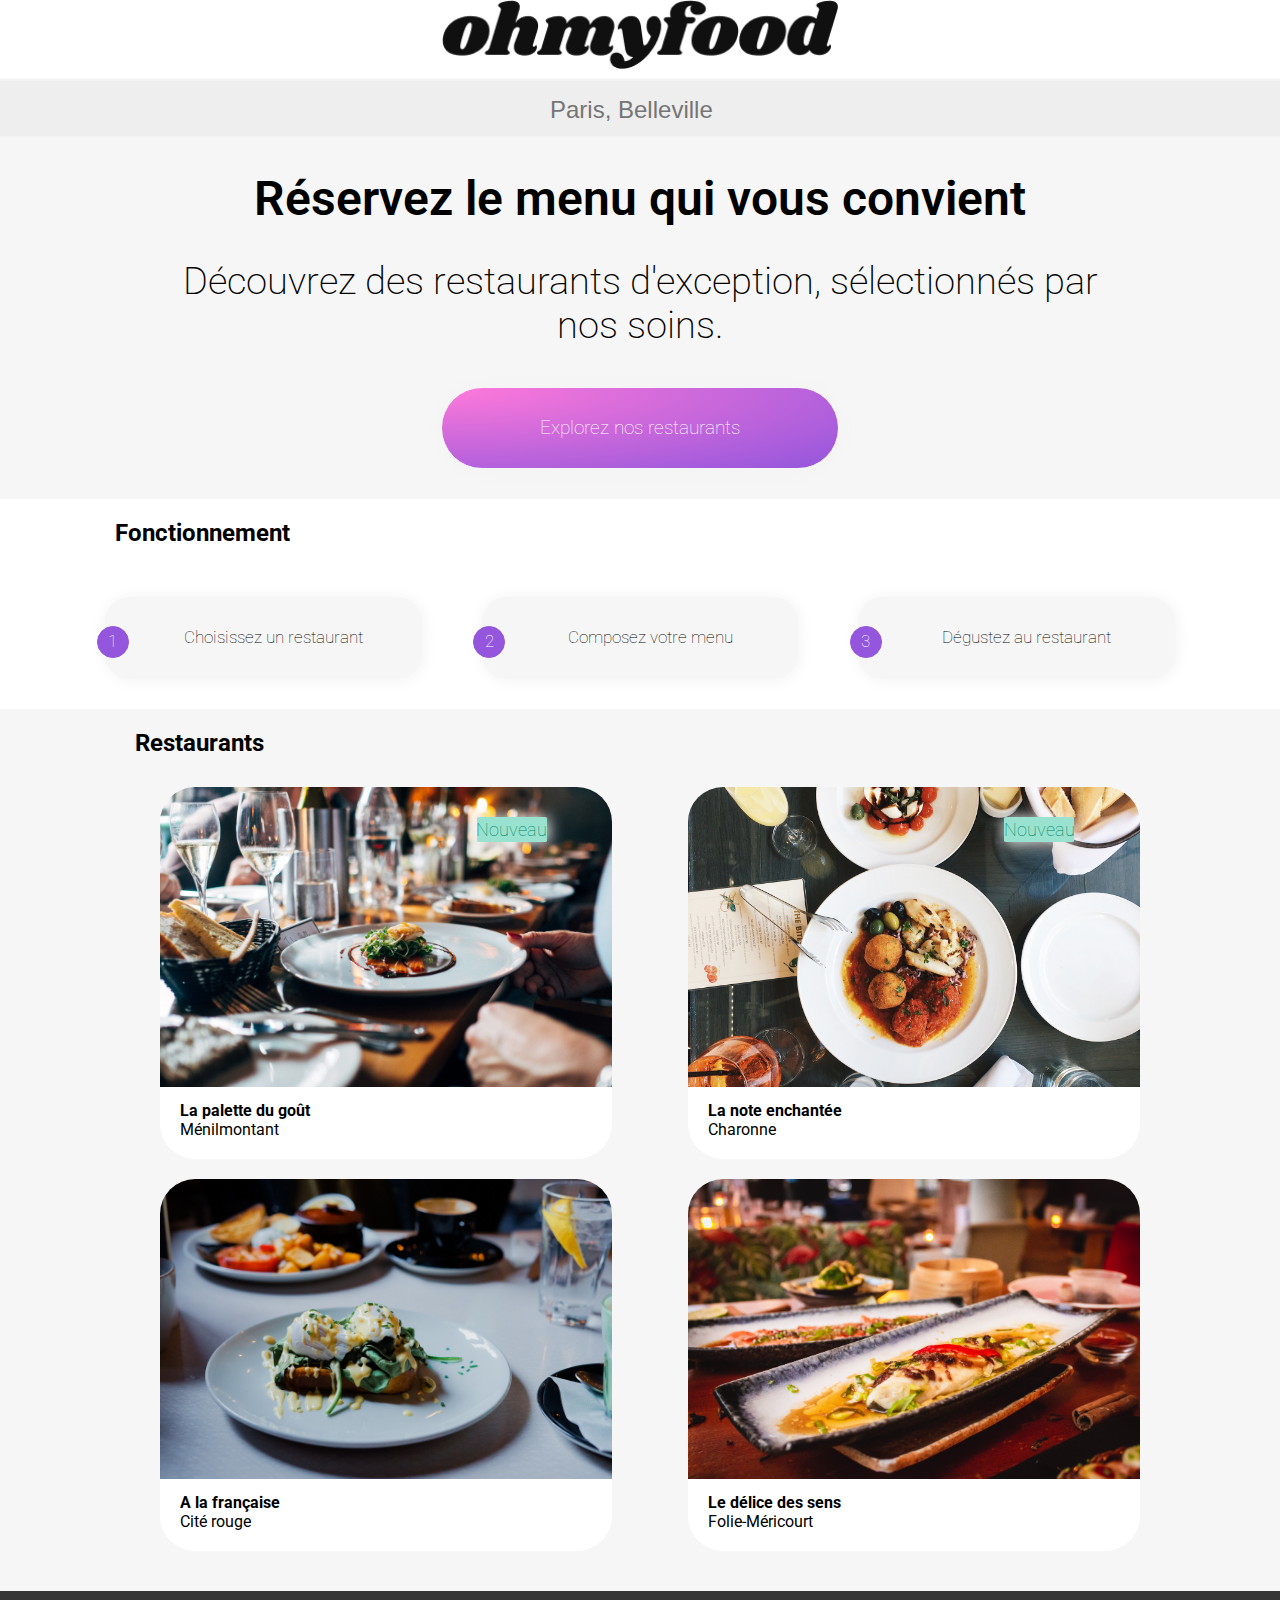
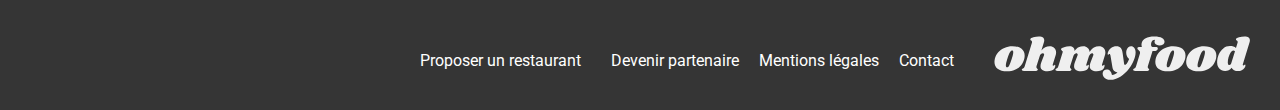
==== commit 8daf78ff: "animations" ====
--- a/index.html
+++ b/index.html
@@ -10,8 +10,7 @@
     <link href="https://fonts.googleapis.com/css2?family=Roboto:wght@300;500;900&display=swap" rel="stylesheet">
     <link href="https://fonts.googleapis.com/css2?family=Shrikhand&display=swap" rel="stylesheet">
 
-    <link rel="stylesheet"
-        href="https://fonts.googleapis.com/css2?family=Material+Symbols+Outlined:opsz,wght,FILL,GRAD@24,400,0,0" />
+    <link rel="stylesheet" href="https://fonts.googleapis.com/css2?family=Material+Symbols+Outlined:opsz,wght,FILL,GRAD@24,400,0,0">
 
     <link rel="stylesheet" href="https://cdnjs.cloudflare.com/ajax/libs/font-awesome/6.2.1/css/all.min.css"
         integrity="sha512-MV7K8+y+gLIBoVD59lQIYicR65iaqukzvf/nwasF0nqhPay5w/9lJmVM2hMDcnK1OnMGCdVK+iQrJ7lzPJQd1w=="
@@ -21,11 +20,13 @@
 
 <body>
     <div class="main-container">
+        <div class="loader">
 
+        </div>
         <header class="header">
 
             <i class="fa-solid fa-arrow-left"></i>
-            <img src="Images et textes Ohmyfood/images/logo/ohmyfood.png" alt="logo Oh My Food" class="logo">
+            <img src="./ImagesTextes/images/logo/ohmyfood.png" alt="logo Oh My Food" class="logo">
 
             <div class="location">
                 <i class="fa-solid fa-location-dot"></i>
@@ -46,10 +47,10 @@
                 <h2>Fonctionnement</h2>
 
                 <div class="howtoorder">
+
                     <div class="btn">
                         <div class="number">1</div>
-                        <div><a href="#"> <i class="fa-solid fa-mobile-screen-button"></i>Choisissez un restaurant</a>
-                        </div>
+                        <a href="#"><i class="fa-solid fa-mobile-screen-button"></i>Choisissez un restaurant</a>
                     </div>
                     <div class="btn">
                         <div class="number">2</div>
@@ -69,13 +70,13 @@
                     <a href="menu_palette_gout.html" target="_blank">
                         <article class="card">
                             <p class="btn btn_new">Nouveau</p>
-                            <img src="/Images et textes Ohmyfood/images/restaurants/jay-wennington-N_Y88TWmGwA-unsplash.jpg"
+                            <img src="./ImagesTextes/images/restaurants/jay-wennington-N_Y88TWmGwA-unsplash.jpg"
                                 alt="photo d'un plat du restaurant la palette du goût">
 
                             <div class="card_content">
                                 <div class="card_info">
-                                    <h3>La palette du goût</h3>
-                                    <p>Ménilmontant</p>
+                                    <h3 class="texte">La palette du goût</h3>
+                                    <p class="texte">Ménilmontant</p>
                                 </div>
                                 <div class="heart_container">
                                     <i class="fa-regular fa-heart empty_heart"></i>
@@ -89,51 +90,54 @@
                         <article class="card">
                             <div>
                                 <p class="btn btn_new">Nouveau</p>
-                                <img src="/Images et textes Ohmyfood/images/restaurants/stil-u2Lp8tXIcjw-unsplash.jpg"
+                                <img src="./ImagesTextes/images/restaurants/stil-u2Lp8tXIcjw-unsplash.jpg"
                                     alt="photo d'un plat du restaurant la note enchantée">
                             </div>
 
                             <div class="card_content">
                                 <div class="card_info">
-                                    <h3>La note enchantée</h3>
-                                    <p>Charonne</p>
+                                    <h3 class="texte">La note enchantée</h3>
+                                    <p class="texte">Charonne</p>
                                 </div>
-                                <span class="material-symbols-outlined">
-                                    favorite
-                                </span>
+                                <div class="heart_container">
+                                    <i class="fa-regular fa-heart empty_heart"></i>
+                                    <i class="fa-solid fa-heart filled_heart"></i>
+                                </div>
                             </div>
                         </article>
                     </a>
                     <a href="menu_a_la_francaise.html" target="_blank">
                         <article class="card">
-                            <img src="/Images et textes Ohmyfood/images/restaurants/toa-heftiba-DQKerTsQwi0-unsplash.jpg"
+                            <img src="./ImagesTextes/images/restaurants/toa-heftiba-DQKerTsQwi0-unsplash.jpg"
                                 alt="photo d'un plat du restaurant à la française">
 
                             <div class="card_content">
                                 <div class="card_info">
-                                    <h3>A la française</h3>
-                                    <p>Cité rouge</p>
+                                    <h3 class="texte">A la française</h3>
+                                    <p class="texte">Cité rouge</p>
                                 </div>
-                                <span class="material-symbols-outlined">
-                                    favorite
-                                </span>
+                                <div class="heart_container">
+                                    <i class="fa-regular fa-heart empty_heart"></i>
+                                    <i class="fa-solid fa-heart filled_heart"></i>
+                                </div>
                             </div>
 
                         </article>
                     </a>
                     <a href="menu_delice_des_sens.html" target="_blank">
                         <article class="card">
-                            <img src="/Images et textes Ohmyfood/images/restaurants/louis-hansel-shotsoflouis-qNBGVyOCY8Q-unsplash.jpg"
+                            <img src="./ImagesTextes/images/restaurants/louis-hansel-shotsoflouis-qNBGVyOCY8Q-unsplash.jpg"
                                 alt="photo d'un plat du restaurant le délice des sens">
 
                             <div class="card_content">
                                 <div class="card_info">
-                                    <h3>Le délice des sens</h3>
-                                    <p>Folie-Méricourt</p>
+                                    <h3 class="texte">Le délice des sens</h3>
+                                    <p class="texte">Folie-Méricourt</p>
                                 </div>
-                                <span class="material-symbols-outlined">
-                                    favorite
-                                </span>
+                                <div class="heart_container">
+                                    <i class="fa-regular fa-heart empty_heart"></i>
+                                    <i class="fa-solid fa-heart filled_heart"></i>
+                                </div>
                             </div>
 
                         </article>
@@ -142,8 +146,8 @@
             </div>
         </section>
         <footer class="footer">
-            <img src="/Images et textes Ohmyfood/images/logo/ohmyfood@2x.svg" alt="logo oh my food" class="logo">
-            <ul>
+            <img src="./ImagesTextes/images/logo/ohmyfood@2x.svg" alt="logo oh my food" class="logo">
+            <ul class="texte">
                 <li> <a href="#"><i class="fa-solid fa-utensils"></i>Proposer un restaurant</a></li>
                 <li> <a href="#"><i class="fa-solid fa-handshake-angle"></i>Devenir partenaire</a></li>
                 <li> <a href="#">Mentions légales</a></li>
--- a/SCSS/styles.css
+++ b/SCSS/styles.css
@@ -4,20 +4,12 @@
   width: 100%;
 }
 
-@keyframes changecolor {
-  0% {
-    background-color: white;
-  }
-  100% {
-    background-color: red;
-  }
-}
 .main-container {
   display: flex;
   width: 100%;
   flex-direction: column;
   font-family: "Roboto";
-  animation: changecolor 1s ease forwards;
+  background-color: #f6f6f6;
 }
 
 a {
@@ -25,7 +17,15 @@
   color: inherit;
 }
 
-i, h3, p {
+.texte {
+  text-overflow: ellipsis;
+  white-space: nowrap;
+  overflow: hidden;
+}
+
+i,
+h3,
+p {
   margin: 10px;
 }
 
@@ -60,11 +60,6 @@
   border-bottom: #f3f3f3 solid 2px;
   background-color: #eeeeee;
   box-shadow: 2px 2px 2px 2px #f2f2f2;
-}
-.location:hover {
-  transform: scaleY(2);
-  background-color: #FF79DA;
-  transition: all 3000ms ease-in-out;
 }
 .location input {
   text-decoration: none;
@@ -81,6 +76,7 @@
   align-items: center;
   background-color: #f6f6f6;
   text-align: center;
+  font-family: "Roboto";
 }
 .reservation h1 {
   font-weight: 600;
@@ -99,28 +95,36 @@
   justify-content: center;
   padding-left: 30px;
   background-color: white;
+  font-family: "Roboto";
+}
+#fonctionnement .howtoorder .btn:hover i {
+  color: #9356DC;
+}
+#fonctionnement h2 {
+  padding-left: 40px;
 }
 #fonctionnement .number {
   display: flex;
   justify-content: center;
   align-items: center;
-  width: 40px;
-  height: 40px;
+  width: 30px;
+  height: 30px;
   border: #9356DC 1px solid;
   background-color: #9356DC;
   border-radius: 50%;
   color: white;
   text-align: center;
-  position: relative;
-  right: 20px;
-  top: 0px;
+  position: absolute;
+  left: -3%;
+  top: 35%;
 }
 
 .btn {
-  width: 400px;
-  height: 75px;
+  width: 90%;
+  height: 5rem;
   margin: 30px;
   display: flex;
+  justify-content: space-evenly;
   align-items: center;
   background-color: #f6f6f6;
   border: 1px solid #f6f6f6;
@@ -128,12 +132,17 @@
   box-shadow: 1px 1px 15px 1px #f3f3f3;
   color: black;
   text-align: center;
+  font-size: 36px;
+  font-weight: 100;
+  position: relative;
 }
 .btn_pink {
+  width: 35%;
   background: radial-gradient(ellipse at top left, #FF79DA, #9356DC);
   color: white;
   justify-content: center;
   border-radius: 25rem;
+  font-size: 120%;
 }
 .btn_new {
   background-color: #99E2D0;
@@ -142,20 +151,22 @@
   width: 70px;
   height: 25px;
   position: absolute;
-  margin-left: 70%;
+  margin-left: 80%;
   margin-bottom: 0px;
   color: #008766;
   justify-content: center;
+  font-size: 18px;
 }
 
 .restaurants {
   display: flex;
   flex-direction: column;
   background-color: #f6f6f6;
-  padding: 20px;
+  padding: 0px;
+  font-family: "Roboto";
 }
 .restaurants h2 {
-  padding-left: 10px;
+  padding-left: 60px;
 }
 
 .cards {
@@ -163,9 +174,11 @@
   flex-wrap: wrap;
   justify-content: space-evenly;
   height: 25%;
+  padding: 0;
+  margin: 0;
 }
 .cards a {
-  width: 40%;
+  width: 90%;
 }
 
 .card {
@@ -190,18 +203,20 @@
   flex-direction: row;
   justify-content: space-between;
 }
-.card .card_content:hover .material-symbols-outlined {
-  transform: scale(1.15);
-  color: #FF79DA;
-}
 .card .card_info {
   display: flex;
   flex-direction: column;
   width: 50%;
+  padding: 10px;
 }
 .card .card_info h3 {
   width: 100%;
   font-size: 16px;
+  padding: 0;
+  margin: 0px 0px 0px 10px;
+}
+.card .card_info p {
+  margin-top: 0px;
 }
 .card .heart_container {
   width: 50px;
@@ -216,6 +231,10 @@
   transition: opacity 1s;
 }
 .card .heart_container .filled_heart {
+  color: #FF79DA;
+  background: radial-gradient(ellipse at top left, #FF79DA, #9356DC);
+  -webkit-background-clip: text;
+  -webkit-text-fill-color: transparent;
   opacity: 0;
 }
 .card .heart_container .empty_heart {
@@ -223,17 +242,12 @@
 }
 .card .heart_container .filled_heart:hover {
   opacity: 1;
-}
-.card .material-symbols-outlined {
-  padding-right: 10px;
-  transition: all 3s ease-in-out;
 }
 
 .footer {
   background-color: #353535;
   color: white;
   margin-top: 30px;
-  transition: all 5000ms ease-in-out;
 }
 .footer .logo {
   width: 20%;
@@ -264,10 +278,11 @@
     display: flex;
     flex-direction: column;
   }
-  .main-container section #fonctionnement {
-    order: -1;
-  }
-  .header, .location, .reservation, #fonctionnement, .restaurants {
+  .header,
+  .location,
+  .reservation,
+  #fonctionnement,
+  .restaurants {
     padding: 0px 75px;
   }
   #fonctionnement .howtoorder {
@@ -277,12 +292,19 @@
   }
   #fonctionnement .btn {
     max-width: 30%;
+    font-size: 125%;
   }
   .cards {
     width: 100%;
     display: flex;
     flex-wrap: wrap;
   }
+  .cards a {
+    width: 40%;
+  }
+  .cards .btn_new {
+    margin-left: 70%;
+  }
   footer {
     display: flex;
     flex-direction: row-reverse;
